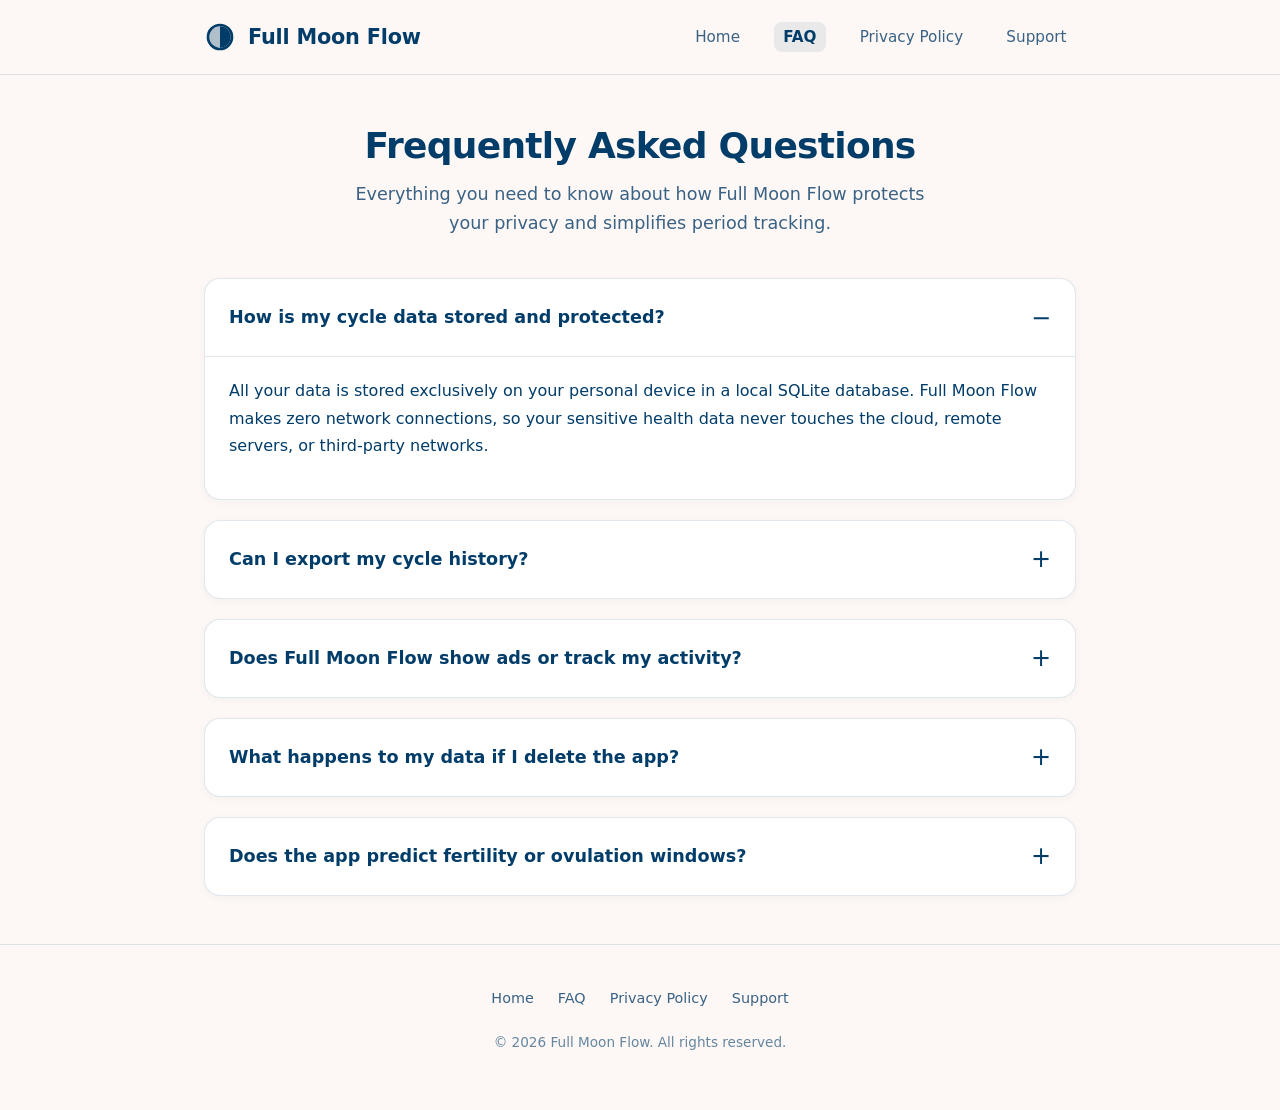
==== faq.html @ 5e19a46e "Initial commit" ====
<!DOCTYPE html>
<html lang="en">
<head>
  <meta charset="UTF-8">
  <meta name="viewport" content="width=device-width, initial-scale=1.0">
  <title>Frequently Asked Questions — Full Moon Flow</title>
  <meta name="description" content="Find answers to common questions about Full Moon Flow, local data storage, CSV exports, and privacy protections.">
  <link rel="stylesheet" href="style.css">
</head>
<body>

  <!-- Site Header & Navigation -->
  <header class="site-header">
    <div class="container">
      <div class="header-inner">
        <a href="index.html" class="brand" aria-label="Full Moon Flow Home">
          <svg class="brand-icon" viewBox="0 0 24 24" aria-hidden="true">
            <path d="M12 2A10 10 0 1 0 22 12 10 10 0 0 0 12 2zm0 18a8 8 0 1 1 8-8 8 8 0 0 1-8 8z"/>
            <path d="M12 4a8 8 0 0 0 0 16 8 8 0 0 0 0-16z" opacity="0.3"/>
            <path d="M12 4a8 8 0 0 1 5.657 2.343A8 8 0 0 1 20 12a8 8 0 0 1-2.343 5.657A8 8 0 0 1 12 20V4z"/>
          </svg>
          Full Moon Flow
        </a>
        <nav aria-label="Main Navigation">
          <ul class="nav-menu">
            <li><a href="index.html" class="nav-link">Home</a></li>
            <li><a href="faq.html" class="nav-link active" aria-current="page">FAQ</a></li>
            <li><a href="privacy.html" class="nav-link">Privacy Policy</a></li>
            <li><a href="support.html" class="nav-link">Support</a></li>
          </ul>
        </nav>
      </div>
    </div>
  </header>

  <!-- Main Content -->
  <main class="main-content">
    <div class="container">

      <div class="page-header">
        <h1>Frequently Asked Questions</h1>
        <p>Everything you need to know about how Full Moon Flow protects your privacy and simplifies period tracking.</p>
      </div>

      <div class="faq-list">

        <details class="faq-item" open>
          <summary>How is my cycle data stored and protected?</summary>
          <div class="faq-answer">
            <p>All your data is stored exclusively on your personal device in a local SQLite database. Full Moon Flow makes zero network connections, so your sensitive health data never touches the cloud, remote servers, or third-party networks.</p>
          </div>
        </details>

        <details class="faq-item">
          <summary>Can I export my cycle history?</summary>
          <div class="faq-answer">
            <p>Yes. You can export your logged history as a standard CSV file at any time using the in-app export feature. This utilizes your device's native share menu, giving you complete control over where your file is saved or shared.</p>
          </div>
        </details>

        <details class="faq-item">
          <summary>Does Full Moon Flow show ads or track my activity?</summary>
          <div class="faq-answer">
            <p>No. Full Moon Flow contains no advertising, no user analytics, no crash reporting SDKs, and no tracking scripts. The application operates 100% offline.</p>
          </div>
        </details>

        <details class="faq-item">
          <summary>What happens to my data if I delete the app?</summary>
          <div class="faq-answer">
            <p>Because all data remains strictly on your device and is never synchronized to any cloud server, uninstalling Full Moon Flow will permanently erase all stored data. We recommend exporting your CSV file beforehand if you wish to retain a backup.</p>
          </div>
        </details>

        <details class="faq-item">
          <summary>Does the app predict fertility or ovulation windows?</summary>
          <div class="faq-answer">
            <p>No. Full Moon Flow is designed as a calm, distraction-free period logger. It provides gentle estimates for when your next period might start based on your own logged cycle averages, but it does not make fertility or ovulation predictions.</p>
          </div>
        </details>

      </div>

    </div>
  </main>

  <!-- Site Footer -->
  <footer class="site-footer">
    <div class="container">
      <div class="footer-inner">
        <ul class="footer-nav">
          <li><a href="index.html">Home</a></li>
          <li><a href="faq.html">FAQ</a></li>
          <li><a href="privacy.html">Privacy Policy</a></li>
          <li><a href="support.html">Support</a></li>
        </ul>
        <p class="footer-copy">&copy; 2026 Full Moon Flow. All rights reserved.</p>
      </div>
    </div>
  </footer>

</body>
</html>
---- style.css ----
/* Full Moon Flow - Design System & Stylesheet */
:root {
  --bg-base: #FDF8F5;
  --bg-surface: #FFFFFF;
  --bg-accent-soft: rgba(2, 60, 105, 0.04);
  --bg-tag-positive: rgba(2, 60, 105, 0.08);
  --bg-tag-neutral: rgba(2, 60, 105, 0.04);
  
  --primary: #023c69;
  --primary-hover: #035290;
  --primary-light: rgba(2, 60, 105, 0.75);
  
  --text-main: #023c69;
  --text-muted: #3a6285;
  --text-light: #6486a0;
  
  --border-subtle: rgba(2, 60, 105, 0.12);
  --border-strong: rgba(2, 60, 105, 0.25);
  
  --radius-sm: 8px;
  --radius-md: 16px;
  --radius-lg: 24px;
  --radius-pill: 9999px;
  
  --shadow-sm: 0 2px 8px rgba(2, 60, 105, 0.04);
  --shadow-md: 0 8px 24px rgba(2, 60, 105, 0.06);
  --shadow-lg: 0 16px 40px rgba(2, 60, 105, 0.08);
  
  --font-stack: system-ui, -apple-system, BlinkMacSystemFont, "Segoe UI", Roboto, Oxygen, Ubuntu, Cantarell, "Open Sans", "Helvetica Neue", sans-serif;
  --max-width: 920px;
  --transition: all 0.2s ease-in-out;
}

/* Global Reset & Base Styles */
*, *::before, *::after {
  box-sizing: border-box;
  margin: 0;
  padding: 0;
}

html {
  font-size: 16px;
  scroll-behavior: smooth;
  -webkit-text-size-adjust: 100%;
}

body {
  background-color: var(--bg-base);
  color: var(--text-main);
  font-family: var(--font-stack);
  line-height: 1.65;
  min-height: 100vh;
  display: flex;
  flex-direction: column;
  -webkit-font-smoothing: antialiased;
}

/* Typography */
h1, h2, h3, h4 {
  color: var(--primary);
  font-weight: 700;
  line-height: 1.25;
  letter-spacing: -0.02em;
}

h1 {
  font-size: 2.5rem;
  margin-bottom: 1rem;
}

h2 {
  font-size: 1.75rem;
  margin-bottom: 1.25rem;
}

h3 {
  font-size: 1.25rem;
  margin-bottom: 0.75rem;
}

p {
  margin-bottom: 1rem;
  color: var(--text-main);
}

p.lead {
  font-size: 1.2rem;
  line-height: 1.7;
  color: var(--text-muted);
  font-weight: 400;
}

a {
  color: var(--primary);
  text-decoration: underline;
  text-decoration-thickness: 1px;
  text-underline-offset: 3px;
  transition: var(--transition);
}

a:hover {
  color: var(--primary-hover);
  text-decoration-thickness: 2px;
}

/* Layout Containers */
.site-header {
  width: 100%;
  background-color: var(--bg-base);
  border-bottom: 1px solid var(--border-subtle);
  position: sticky;
  top: 0;
  z-index: 100;
  backdrop-filter: blur(10px);
  -webkit-backdrop-filter: blur(10px);
}

.container {
  max-width: var(--max-width);
  margin: 0 auto;
  padding: 0 1.5rem;
  width: 100%;
}

.header-inner {
  display: flex;
  align-items: center;
  justify-content: space-between;
  padding: 1.25rem 0;
}

/* Brand Logo */
.brand {
  display: flex;
  align-items: center;
  gap: 0.75rem;
  text-decoration: none;
  color: var(--primary);
  font-weight: 700;
  font-size: 1.3rem;
  letter-spacing: -0.01em;
}

.brand-icon {
  width: 32px;
  height: 32px;
  fill: currentColor;
  flex-shrink: 0;
}

.brand:hover {
  opacity: 0.9;
  text-decoration: none;
}

/* Navigation */
.nav-menu {
  display: flex;
  align-items: center;
  gap: 1.5rem;
  list-style: none;
}

.nav-link {
  text-decoration: none;
  color: var(--text-muted);
  font-weight: 500;
  font-size: 0.95rem;
  padding: 0.4rem 0.6rem;
  border-radius: var(--radius-sm);
  transition: var(--transition);
}

.nav-link:hover {
  color: var(--primary);
  background-color: var(--bg-accent-soft);
  text-decoration: none;
}

.nav-link.active {
  color: var(--primary);
  font-weight: 600;
  background-color: var(--bg-tag-positive);
}

/* Main Content Wrapper */
.main-content {
  flex: 1;
  padding: 3rem 0;
}

/* Hero Section */
.hero {
  text-align: center;
  padding: 3rem 1.5rem 3.5rem;
  background-color: var(--bg-surface);
  border-radius: var(--radius-lg);
  box-shadow: var(--shadow-md);
  border: 1px solid var(--border-subtle);
  margin-bottom: 3rem;
}

.badge {
  display: inline-flex;
  align-items: center;
  gap: 0.5rem;
  background-color: var(--bg-tag-positive);
  color: var(--primary);
  font-size: 0.85rem;
  font-weight: 600;
  padding: 0.35rem 0.9rem;
  border-radius: var(--radius-pill);
  margin-bottom: 1.25rem;
  letter-spacing: 0.02em;
  text-transform: uppercase;
}

.badge-icon {
  width: 14px;
  height: 14px;
  fill: currentColor;
}

.hero h1 {
  max-width: 720px;
  margin: 0 auto 1.25rem;
}

.hero p.lead {
  max-width: 680px;
  margin: 0 auto 2rem;
}

.hero-actions {
  display: flex;
  align-items: center;
  justify-content: center;
  gap: 1rem;
  flex-wrap: wrap;
}

/* Buttons */
.btn {
  display: inline-flex;
  align-items: center;
  justify-content: center;
  gap: 0.5rem;
  padding: 0.85rem 1.75rem;
  border-radius: var(--radius-pill);
  font-weight: 600;
  font-size: 1rem;
  text-decoration: none;
  transition: var(--transition);
  cursor: pointer;
  border: 2px solid transparent;
}

.btn-primary {
  background-color: var(--primary);
  color: #FFFFFF;
  box-shadow: var(--shadow-sm);
}

.btn-primary:hover {
  background-color: var(--primary-hover);
  color: #FFFFFF;
  text-decoration: none;
  transform: translateY(-1px);
  box-shadow: var(--shadow-md);
}

.btn-secondary {
  background-color: transparent;
  color: var(--primary);
  border-color: var(--border-strong);
}

.btn-secondary:hover {
  background-color: var(--bg-accent-soft);
  text-decoration: none;
}

/* Sections & Cards */
.section {
  margin-bottom: 3.5rem;
}

.section-header {
  margin-bottom: 1.75rem;
}

.section-header h2 {
  margin-bottom: 0.5rem;
}

.section-header p {
  color: var(--text-muted);
  font-size: 1.05rem;
}

.grid {
  display: grid;
  grid-template-columns: repeat(auto-fit, minmax(260px, 1fr));
  gap: 1.25rem;
}

.card {
  background-color: var(--bg-surface);
  border-radius: var(--radius-md);
  padding: 1.75rem;
  border: 1px solid var(--border-subtle);
  box-shadow: var(--shadow-sm);
  transition: var(--transition);
}

.card:hover {
  box-shadow: var(--shadow-md);
  border-color: var(--border-strong);
  transform: translateY(-2px);
}

.card-icon {
  width: 36px;
  height: 36px;
  background-color: var(--bg-tag-positive);
  color: var(--primary);
  border-radius: var(--radius-sm);
  display: flex;
  align-items: center;
  justify-content: center;
  margin-bottom: 1rem;
}

.card-icon svg {
  width: 20px;
  height: 20px;
  fill: currentColor;
}

.card h3 {
  font-size: 1.15rem;
  margin-bottom: 0.5rem;
}

.card p {
  font-size: 0.95rem;
  color: var(--text-muted);
  margin-bottom: 0;
}

/* Lists with Icons */
.feature-list {
  list-style: none;
  display: grid;
  grid-template-columns: repeat(auto-fit, minmax(280px, 1fr));
  gap: 1rem;
}

.feature-item {
  background-color: var(--bg-surface);
  border: 1px solid var(--border-subtle);
  border-radius: var(--radius-md);
  padding: 1.25rem;
  display: flex;
  align-items: flex-start;
  gap: 1rem;
  box-shadow: var(--shadow-sm);
}

.feature-item-icon {
  width: 28px;
  height: 28px;
  border-radius: 50%;
  background-color: var(--bg-tag-positive);
  color: var(--primary);
  display: flex;
  align-items: center;
  justify-content: center;
  flex-shrink: 0;
  margin-top: 0.1rem;
}

.feature-item-icon svg {
  width: 16px;
  height: 16px;
  fill: currentColor;
}

.feature-item-icon.negative {
  background-color: rgba(2, 60, 105, 0.05);
  color: var(--text-light);
}

.feature-item-content h3 {
  font-size: 1.05rem;
  margin-bottom: 0.25rem;
}

.feature-item-content p {
  font-size: 0.92rem;
  color: var(--text-muted);
  margin-bottom: 0;
}

/* Highlight Box / Banner */
.highlight-box {
  background-color: var(--bg-surface);
  border-left: 4px solid var(--primary);
  border-radius: 0 var(--radius-md) var(--radius-md) 0;
  padding: 2rem;
  box-shadow: var(--shadow-sm);
  border-top: 1px solid var(--border-subtle);
  border-right: 1px solid var(--border-subtle);
  border-bottom: 1px solid var(--border-subtle);
  margin-bottom: 2rem;
}

.highlight-box h2 {
  font-size: 1.5rem;
  margin-bottom: 0.75rem;
}

.highlight-box p:last-child {
  margin-bottom: 0;
}

/* Page Headers (FAQ, Support, Privacy) */
.page-header {
  margin-bottom: 2.5rem;
  text-align: center;
}

.page-header h1 {
  font-size: 2.25rem;
  margin-bottom: 0.75rem;
}

.page-header p {
  font-size: 1.1rem;
  color: var(--text-muted);
  max-width: 600px;
  margin: 0 auto;
}

/* Policy Content Formatting */
.policy-card {
  background-color: var(--bg-surface);
  border-radius: var(--radius-lg);
  padding: 2.5rem;
  border: 1px solid var(--border-subtle);
  box-shadow: var(--shadow-sm);
}

.policy-meta {
  font-size: 0.9rem;
  color: var(--text-light);
  margin-bottom: 2rem;
  padding-bottom: 1rem;
  border-bottom: 1px solid var(--border-subtle);
  font-weight: 500;
}

.policy-section {
  margin-bottom: 2rem;
}

.policy-section:last-child {
  margin-bottom: 0;
}

.policy-section h2 {
  font-size: 1.35rem;
  margin-bottom: 0.75rem;
  color: var(--primary);
}

.policy-section p {
  color: var(--text-main);
  line-height: 1.7;
}

.summary-box {
  background-color: var(--bg-accent-soft);
  border-radius: var(--radius-md);
  padding: 1.5rem;
  margin-bottom: 2.5rem;
  border: 1px solid var(--border-subtle);
}

.summary-box h3 {
  font-size: 1.1rem;
  color: var(--primary);
  margin-bottom: 0.5rem;
}

.summary-box p {
  font-size: 1.05rem;
  font-weight: 500;
  margin-bottom: 0;
  color: var(--primary);
}

/* FAQ Accordion / Details */
.faq-list {
  display: flex;
  flex-direction: column;
  gap: 1.25rem;
}

.faq-item {
  background-color: var(--bg-surface);
  border-radius: var(--radius-md);
  border: 1px solid var(--border-subtle);
  box-shadow: var(--shadow-sm);
  overflow: hidden;
  transition: var(--transition);
}

.faq-item:hover {
  border-color: var(--border-strong);
}

details.faq-item summary {
  padding: 1.5rem;
  font-size: 1.1rem;
  font-weight: 600;
  color: var(--primary);
  cursor: pointer;
  list-style: none;
  display: flex;
  justify-content: space-between;
  align-items: center;
}

details.faq-item summary::-webkit-details-marker {
  display: none;
}

details.faq-item summary::after {
  content: "+";
  font-size: 1.5rem;
  line-height: 1;
  color: var(--primary);
  font-weight: 400;
  transition: transform 0.2s ease;
}

details.faq-item[open] summary::after {
  content: "\2212";
}

details.faq-item summary:hover {
  background-color: var(--bg-accent-soft);
}

.faq-answer {
  padding: 0 1.5rem 1.5rem;
  color: var(--text-muted);
  line-height: 1.7;
  border-top: 1px solid transparent;
}

details.faq-item[open] .faq-answer {
  border-top-color: var(--border-subtle);
  padding-top: 1.25rem;
}

/* Support Page Layout */
.support-card {
  background-color: var(--bg-surface);
  border-radius: var(--radius-lg);
  padding: 3rem 2rem;
  text-align: center;
  border: 1px solid var(--border-subtle);
  box-shadow: var(--shadow-md);
  max-width: 680px;
  margin: 0 auto;
}

.support-icon {
  width: 64px;
  height: 64px;
  background-color: var(--bg-tag-positive);
  color: var(--primary);
  border-radius: 50%;
  display: flex;
  align-items: center;
  justify-content: center;
  margin: 0 auto 1.5rem;
}

.support-icon svg {
  width: 32px;
  height: 32px;
  fill: currentColor;
}

.email-box {
  background-color: var(--bg-accent-soft);
  border: 1px dashed var(--border-strong);
  border-radius: var(--radius-md);
  padding: 1.25rem;
  display: inline-flex;
  align-items: center;
  justify-content: center;
  gap: 0.75rem;
  margin: 1.5rem 0 2rem;
  font-size: 1.1rem;
  font-weight: 600;
}

.email-box a {
  color: var(--primary);
  text-decoration: none;
}

.email-box a:hover {
  text-decoration: underline;
}

/* Footer */
.site-footer {
  background-color: var(--bg-base);
  border-top: 1px solid var(--border-subtle);
  padding: 2.5rem 0;
  margin-top: auto;
}

.footer-inner {
  display: flex;
  flex-direction: column;
  align-items: center;
  justify-content: center;
  gap: 1.25rem;
  text-align: center;
}

.footer-nav {
  display: flex;
  gap: 1.5rem;
  list-style: none;
  flex-wrap: wrap;
  justify-content: center;
}

.footer-nav a {
  color: var(--text-muted);
  text-decoration: none;
  font-size: 0.9rem;
  font-weight: 500;
}

.footer-nav a:hover {
  color: var(--primary);
  text-decoration: underline;
}

.footer-copy {
  font-size: 0.85rem;
  color: var(--text-light);
}

/* Responsive Styles */
@media (max-width: 640px) {
  h1 {
    font-size: 1.9rem;
  }
  
  h2 {
    font-size: 1.4rem;
  }
  
  .header-inner {
    flex-direction: column;
    gap: 1rem;
    padding: 1rem 0;
  }
  
  .nav-menu {
    gap: 0.75rem;
    width: 100%;
    justify-content: center;
    flex-wrap: wrap;
  }
  
  .nav-link {
    font-size: 0.88rem;
    padding: 0.35rem 0.5rem;
  }
  
  .hero {
    padding: 2rem 1.25rem;
  }
  
  .hero-actions {
    flex-direction: column;
    width: 100%;
  }
  
  .btn {
    width: 100%;
  }
  
  .policy-card {
    padding: 1.5rem;
  }
  
  .support-card {
    padding: 2rem 1.25rem;
  }
  
  .email-box {
    width: 100%;
    word-break: break-all;
    font-size: 0.95rem;
  }
}
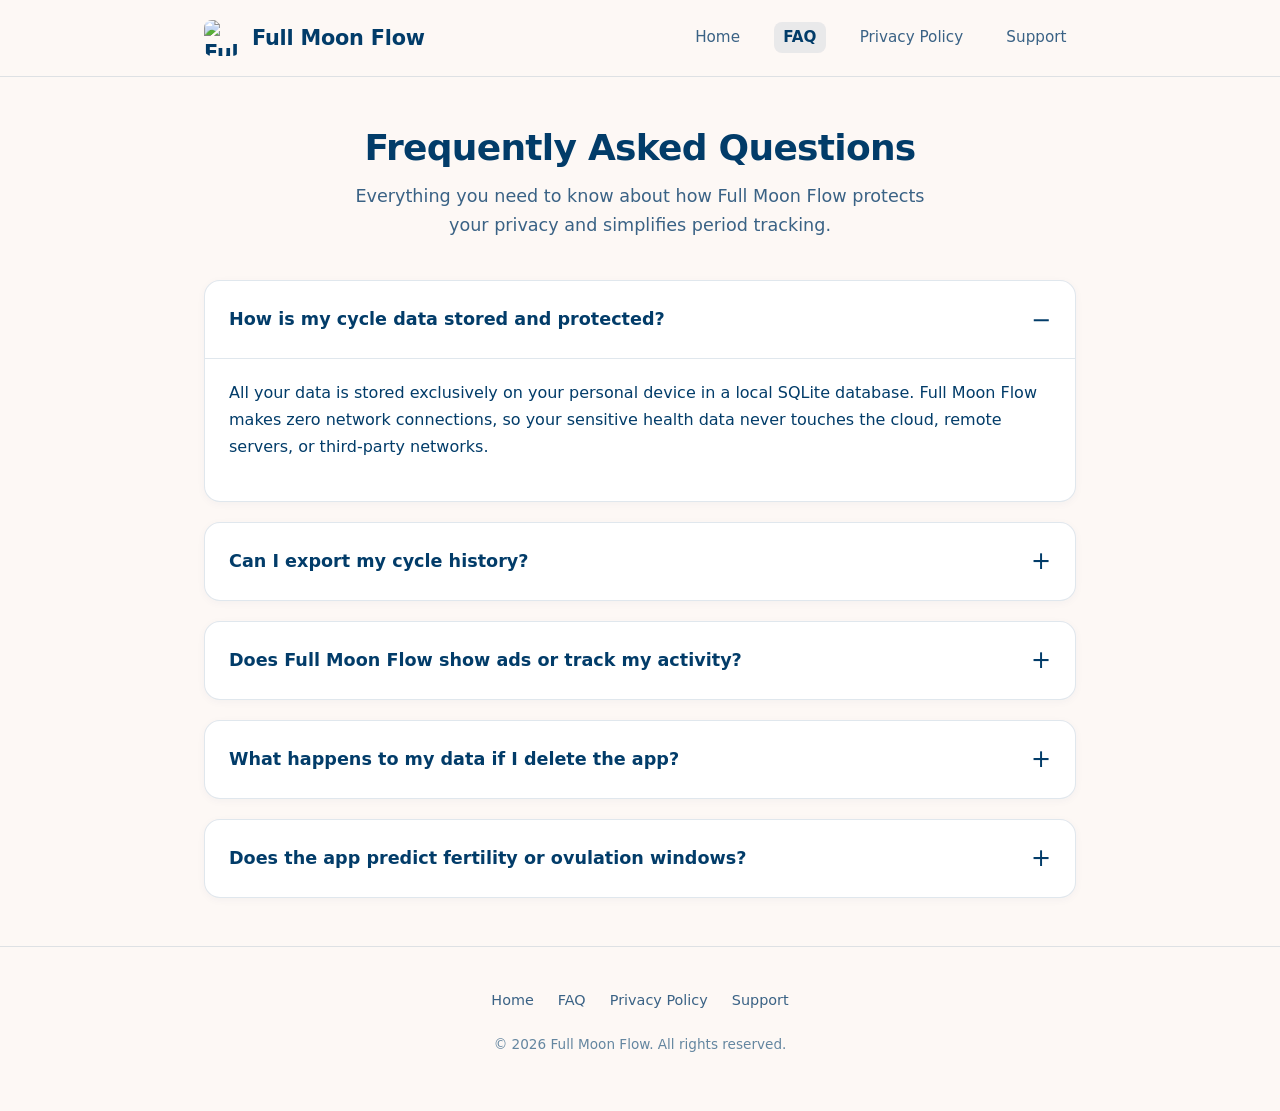
==== commit 55621fd2: "Add App Store listing, app icon, screenshots, mood tracking, and favicon - Replace hero CTAs with of" ====
--- a/faq.html
+++ b/faq.html
@@ -5,6 +5,8 @@
   <meta name="viewport" content="width=device-width, initial-scale=1.0">
   <title>Frequently Asked Questions — Full Moon Flow</title>
   <meta name="description" content="Find answers to common questions about Full Moon Flow, local data storage, CSV exports, and privacy protections.">
+  <link rel="icon" href="https://is1-ssl.mzstatic.com/image/thumb/Purple211/v4/08/70/1f/08701f9e-7cb6-de43-e782-0dfcda8a5e35/AppIcon-0-0-1x_U007epad-0-1-85-220.png/540x540bb.jpg" type="image/jpeg">
+  <link rel="apple-touch-icon" href="https://is1-ssl.mzstatic.com/image/thumb/Purple211/v4/08/70/1f/08701f9e-7cb6-de43-e782-0dfcda8a5e35/AppIcon-0-0-1x_U007epad-0-1-85-220.png/540x540bb.jpg">
   <link rel="stylesheet" href="style.css">
 </head>
 <body>
@@ -14,11 +16,7 @@
     <div class="container">
       <div class="header-inner">
         <a href="index.html" class="brand" aria-label="Full Moon Flow Home">
-          <svg class="brand-icon" viewBox="0 0 24 24" aria-hidden="true">
-            <path d="M12 2A10 10 0 1 0 22 12 10 10 0 0 0 12 2zm0 18a8 8 0 1 1 8-8 8 8 0 0 1-8 8z"/>
-            <path d="M12 4a8 8 0 0 0 0 16 8 8 0 0 0 0-16z" opacity="0.3"/>
-            <path d="M12 4a8 8 0 0 1 5.657 2.343A8 8 0 0 1 20 12a8 8 0 0 1-2.343 5.657A8 8 0 0 1 12 20V4z"/>
-          </svg>
+          <img class="brand-icon" src="https://is1-ssl.mzstatic.com/image/thumb/Purple211/v4/08/70/1f/08701f9e-7cb6-de43-e782-0dfcda8a5e35/AppIcon-0-0-1x_U007epad-0-1-85-220.png/540x540bb.jpg" alt="Full Moon Flow app icon" />
           Full Moon Flow
         </a>
         <nav aria-label="Main Navigation">
@@ -75,7 +73,7 @@
         <details class="faq-item">
           <summary>Does the app predict fertility or ovulation windows?</summary>
           <div class="faq-answer">
-            <p>No. Full Moon Flow is designed as a calm, distraction-free period logger. It provides gentle estimates for when your next period might start based on your own logged cycle averages, but it does not make fertility or ovulation predictions.</p>
+            <p>No. Full Moon Flow is designed as a calm, distraction-free period and mood logger. It provides gentle estimates for when your next period might start based on your own logged cycle averages, but it does not make fertility or ovulation predictions.</p>
           </div>
         </details>
 
--- a/style.css
+++ b/style.css
@@ -142,10 +142,11 @@
 }
 
 .brand-icon {
-  width: 32px;
-  height: 32px;
-  fill: currentColor;
+  width: 36px;
+  height: 36px;
   flex-shrink: 0;
+  border-radius: 22%;
+  object-fit: cover;
 }
 
 .brand:hover {
@@ -237,6 +238,64 @@
   justify-content: center;
   gap: 1rem;
   flex-wrap: wrap;
+}
+
+/* App Store Badge */
+.app-store-badge {
+  display: inline-flex;
+  transition: var(--transition);
+  text-decoration: none;
+  border-radius: 8px;
+}
+
+.app-store-badge:hover {
+  transform: translateY(-2px);
+  opacity: 0.9;
+  text-decoration: none;
+}
+
+.hero-availability {
+  font-size: 0.9rem;
+  color: var(--text-light);
+  margin-top: 0.75rem;
+  margin-bottom: 0;
+  font-weight: 500;
+  letter-spacing: 0.01em;
+}
+
+/* App Preview Section */
+.app-preview {
+  margin-bottom: 3.5rem;
+}
+
+.app-preview-inner {
+  display: flex;
+  align-items: center;
+  justify-content: center;
+  gap: 2.5rem;
+  flex-wrap: wrap;
+}
+
+.phone-frame {
+  background-color: var(--bg-surface);
+  border-radius: 36px;
+  padding: 12px;
+  box-shadow: var(--shadow-lg), 0 0 0 1px var(--border-subtle);
+  max-width: 260px;
+  width: 100%;
+  transition: var(--transition);
+}
+
+.phone-frame:hover {
+  transform: translateY(-4px);
+  box-shadow: var(--shadow-lg), 0 20px 50px rgba(2, 60, 105, 0.1), 0 0 0 1px var(--border-strong);
+}
+
+.phone-frame img {
+  width: 100%;
+  height: auto;
+  display: block;
+  border-radius: 26px;
 }
 
 /* Buttons */
@@ -695,10 +754,21 @@
   .hero-actions {
     flex-direction: column;
     width: 100%;
-  }
-  
-  .btn {
-    width: 100%;
+    align-items: center;
+  }
+  
+  .app-preview-inner {
+    gap: 1.5rem;
+  }
+
+  .phone-frame {
+    max-width: 220px;
+    border-radius: 28px;
+    padding: 8px;
+  }
+
+  .phone-frame img {
+    border-radius: 22px;
   }
   
   .policy-card {
